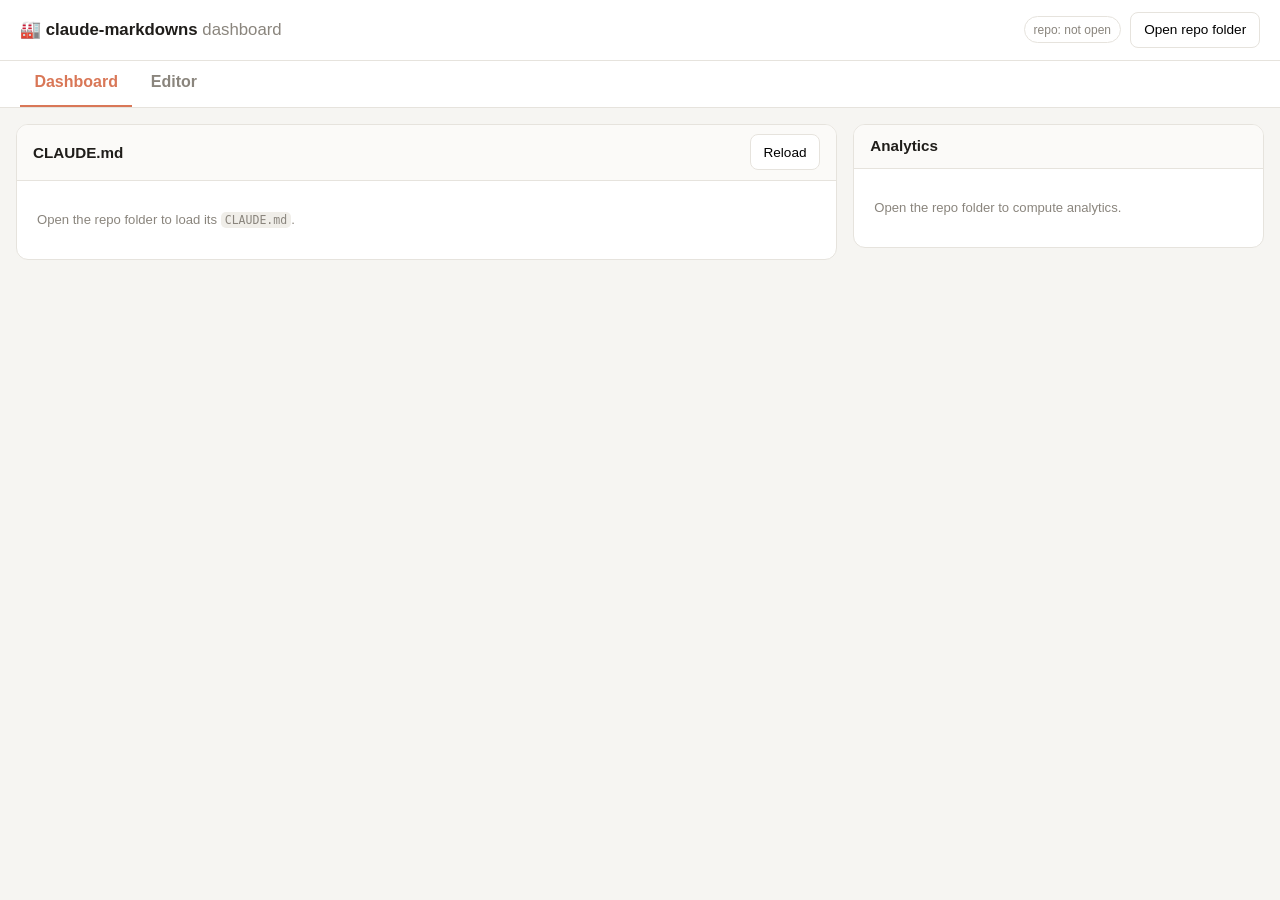
==== dashboard/index.html @ c903f32f "feat: scaffold skills/agents factory and polish docs for newcomers The project content had never bee" ====
<!DOCTYPE html>
<html lang="en">
<head>
  <meta charset="UTF-8" />
  <meta name="viewport" content="width=device-width, initial-scale=1.0" />
  <title>claude-markdowns · Dashboard</title>
  <link rel="stylesheet" href="style.css" />
</head>
<body>
  <header class="topbar">
    <h1>🏭 claude-markdowns <span class="muted">dashboard</span></h1>
    <div class="topbar-actions">
      <span id="fsStatus" class="badge badge-off">repo: not open</span>
      <button id="connectBtn" title="Pick the repo folder — powers both pages and saving">Open repo folder</button>
    </div>
  </header>

  <nav class="tabs">
    <a class="tab active" href="index.html">Dashboard</a>
    <a class="tab" href="editor.html">Editor</a>
  </nav>

  <main>
    <section class="layout-dash">
      <section class="panel">
        <div class="panel-head">
          <h2>CLAUDE.md</h2>
          <div class="panel-head-actions">
            <button id="reloadBtn" title="Reload CLAUDE.md from the open folder">Reload</button>
          </div>
        </div>
        <div id="claudeView" class="markdown">
          <p class="hint">Open the repo folder to load its <code>CLAUDE.md</code>.</p>
        </div>
      </section>

      <aside class="panel">
        <div class="panel-head"><h2>Analytics</h2></div>
        <div id="analytics" class="analytics">
          <p class="hint">Open the repo folder to compute analytics.</p>
        </div>
      </aside>
    </section>
  </main>

  <script src="common.js"></script>
  <script src="dashboard.js"></script>
</body>
</html>
---- dashboard/style.css ----
:root {
  --bg: #f6f5f2;
  --panel: #ffffff;
  --ink: #1f1d1a;
  --muted: #8a857d;
  --line: #e6e3dd;
  --accent: #d97757;
  --accent-ink: #ffffff;
  --code-bg: #f0eee9;
  --blue: #083fa1;
}

* { box-sizing: border-box; }

body {
  margin: 0;
  font-family: -apple-system, BlinkMacSystemFont, "Segoe UI", Roboto, Helvetica, Arial, sans-serif;
  color: var(--ink);
  background: var(--bg);
  line-height: 1.55;
}

/* Topbar */
.topbar {
  display: flex; align-items: center; justify-content: space-between; gap: 1rem;
  padding: 0.75rem 1.25rem; background: var(--panel); border-bottom: 1px solid var(--line);
}
.topbar h1 { font-size: 1.05rem; margin: 0; font-weight: 700; }
.muted { color: var(--muted); font-weight: 400; }
.topbar-actions { display: flex; align-items: center; gap: 0.6rem; }

.badge { font-size: 0.75rem; padding: 0.2rem 0.55rem; border-radius: 999px; border: 1px solid var(--line); }
.badge-off { color: var(--muted); }
.badge-on { color: #fff; background: #2e7d32; border-color: #2e7d32; }

button {
  font: inherit; font-size: 0.85rem; padding: 0.4rem 0.8rem;
  border: 1px solid var(--line); background: var(--panel); border-radius: 8px; cursor: pointer;
  transition: background 0.15s, border-color 0.15s;
}
button:hover { border-color: var(--accent); }
button.primary { background: var(--accent); color: var(--accent-ink); border-color: var(--accent); }
button:disabled { opacity: 0.45; cursor: not-allowed; }

/* Tabs */
.tabs {
  display: flex; gap: 0.25rem; padding: 0 1.25rem; background: var(--panel);
  border-bottom: 1px solid var(--line); position: sticky; top: 0; z-index: 5;
}
.tab {
  display: inline-block; text-decoration: none;
  border: none; background: none; border-radius: 0; border-bottom: 2px solid transparent;
  padding: 0.6rem 0.9rem; color: var(--muted); font-weight: 600; cursor: pointer;
}
.tab:hover { color: var(--ink); border-color: transparent; border-bottom: 2px solid transparent; }
.tab.active { color: var(--accent); border-bottom: 2px solid var(--accent); }

/* Layout */
main { padding: 1rem; }
.layout-dash, .layout-editor { display: grid; gap: 1rem; align-items: start; }
.layout-dash { grid-template-columns: 2fr 1fr; }
.layout-editor { grid-template-columns: 1fr 1.6fr; }
@media (max-width: 900px) { .layout-dash, .layout-editor { grid-template-columns: 1fr; } }

.panel { background: var(--panel); border: 1px solid var(--line); border-radius: 12px; overflow: hidden; }
.panel-head {
  display: flex; align-items: center; justify-content: space-between;
  padding: 0.6rem 1rem; border-bottom: 1px solid var(--line); background: #fbfaf8;
}
.panel-head h2 { margin: 0; font-size: 0.95rem; }
.panel-head-actions { display: flex; gap: 0.4rem; }

.hint { color: var(--muted); font-size: 0.82rem; }
.hint.ok { color: #2e7d32; }
.hint.err { color: #b3261e; }

/* Markdown view */
.markdown { padding: 1rem 1.25rem; max-height: calc(100vh - 11rem); overflow: auto; }
.markdown h1, .markdown h2, .markdown h3, .markdown h4 { line-height: 1.25; margin: 1.2em 0 0.5em; }
.markdown h1 { font-size: 1.5rem; border-bottom: 1px solid var(--line); padding-bottom: 0.3rem; }
.markdown h2 { font-size: 1.2rem; border-bottom: 1px solid var(--line); padding-bottom: 0.2rem; }
.markdown h3 { font-size: 1.05rem; }
.markdown code { background: var(--code-bg); padding: 0.1em 0.35em; border-radius: 5px; font-size: 0.88em; }
.markdown pre { background: var(--code-bg); padding: 0.9rem; border-radius: 8px; overflow: auto; }
.markdown pre code { background: none; padding: 0; }
.markdown table { border-collapse: collapse; width: 100%; margin: 0.8rem 0; font-size: 0.9rem; }
.markdown th, .markdown td { border: 1px solid var(--line); padding: 0.4rem 0.6rem; text-align: left; vertical-align: top; }
.markdown th { background: #fbfaf8; }
.markdown blockquote { border-left: 3px solid var(--line); margin: 0.8rem 0; padding: 0.2rem 0.9rem; color: #4a4640; }
.markdown hr { border: none; border-top: 1px solid var(--line); margin: 1.2rem 0; }
.markdown a { color: var(--blue); }

.alert { border-left: 4px solid var(--accent); border-radius: 6px; padding: 0.5rem 0.9rem; margin: 0.8rem 0; background: #fdf6f3; }
.alert .alert-title { display: block; font-weight: 700; font-size: 0.8rem; text-transform: uppercase; letter-spacing: 0.03em; color: var(--accent); margin-bottom: 0.2rem; }
.alert-note { border-color: var(--blue); background: #f2f5fb; }
.alert-note .alert-title { color: var(--blue); }

/* Analytics */
.analytics { padding: 1rem 1.25rem; display: flex; flex-direction: column; gap: 1rem; }
.stat { border: 1px solid var(--line); border-radius: 10px; padding: 0.8rem 1rem; }
.stat-num { font-size: 2.2rem; font-weight: 700; line-height: 1; color: var(--accent); }
.stat-label { font-size: 0.8rem; text-transform: uppercase; letter-spacing: 0.04em; color: var(--muted); margin-top: 0.2rem; }
.stat .mini { list-style: none; margin: 0.6rem 0 0; padding: 0; font-size: 0.85rem; }
.stat .mini li { padding: 0.1rem 0; border-top: 1px solid var(--line); }
.stat .mini li:first-child { border-top: none; }

/* Repository tree */
.filters {
  display: flex; flex-wrap: wrap; gap: 0.4rem; align-items: center;
  padding: 0.5rem 1rem; border-bottom: 1px solid var(--line); background: #fbfaf8; font-size: 0.8rem;
}
.filters:empty { display: none; }
.filters-label { color: var(--muted); margin-right: 0.2rem; }
.chip {
  display: inline-flex; align-items: center; gap: 0.3rem; padding: 0.15rem 0.55rem;
  border: 1px solid var(--line); border-radius: 999px; cursor: pointer; background: #fff;
}
.chip input { margin: 0; }
.linklike { border: none; background: none; color: var(--blue); padding: 0.1rem 0.3rem; cursor: pointer; font-size: 0.8rem; }
.linklike:hover { text-decoration: underline; border-color: transparent; }

.tree { padding: 0.8rem 1rem; max-height: calc(100vh - 13rem); overflow: auto; font-family: ui-monospace, SFMono-Regular, Menlo, monospace; font-size: 0.85rem; }
.tree ul { list-style: none; margin: 0; padding-left: 0.9rem; }
.tree > ul { padding-left: 0; }
.tree ul ul { border-left: 1px solid var(--line); margin-left: 0.45em; }
.tree li { padding: 0; }
.tree .ico { margin-right: 0.4em; }
.tree details > summary {
  cursor: pointer; user-select: none; list-style: none;
  padding: 0.12rem 0.35rem; border-radius: 6px; font-weight: 600; color: var(--ink);
}
.tree details > summary:hover { background: #f0eee9; }
.tree details > summary::-webkit-details-marker { display: none; }
.tree details > summary::before { content: "▸"; display: inline-block; width: 0.9em; color: var(--muted); font-weight: 400; }
.tree details[open] > summary::before { content: "▾"; }
.tree .file { padding: 0.12rem 0.35rem 0.12rem 1.25rem; border-radius: 6px; color: #6b6760; }
.tree .file.md { cursor: pointer; color: var(--ink); }
.tree .file.md:hover { background: #fdf6f3; color: var(--accent); }
.tree .file.active { background: #fdf6f3; color: var(--accent); font-weight: 600; }

/* Editor */
.editor-body { padding: 0.8rem 1rem; }
#edName { font-weight: 400; }
#edText {
  width: 100%; min-height: calc(100vh - 15rem); resize: vertical;
  font-family: ui-monospace, SFMono-Regular, Menlo, monospace; font-size: 0.88rem; line-height: 1.5;
  padding: 0.8rem; border: 1px solid var(--line); border-radius: 8px; background: #fff; color: var(--ink);
}
#edText:disabled { background: #faf9f7; color: var(--muted); }
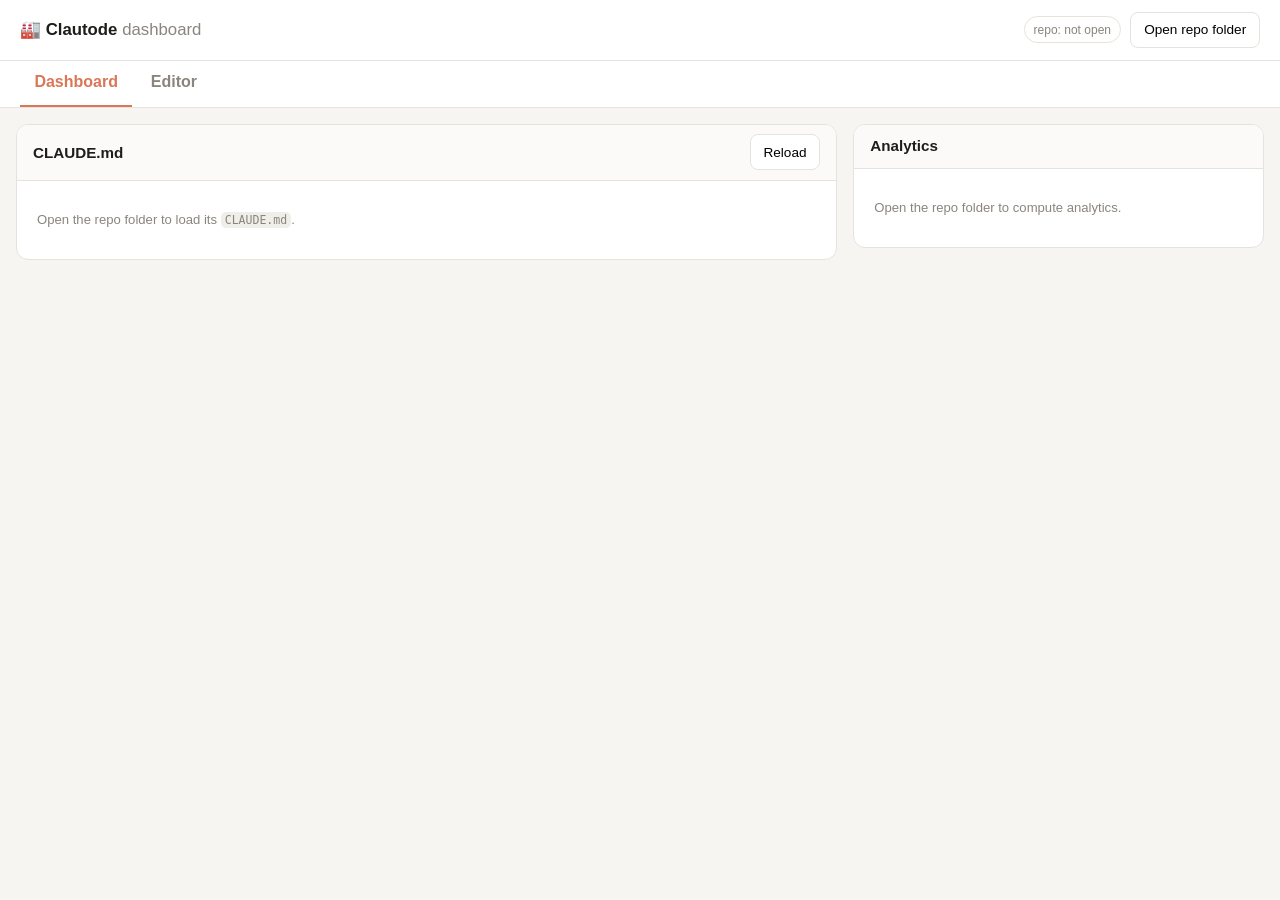
==== commit f15c163f: "docs: rename project to Clautode, add authoring guardrails, tighten after review, curate all READMEs" ====
--- a/dashboard/index.html
+++ b/dashboard/index.html
@@ -3,12 +3,12 @@
 <head>
   <meta charset="UTF-8" />
   <meta name="viewport" content="width=device-width, initial-scale=1.0" />
-  <title>claude-markdowns · Dashboard</title>
+  <title>Clautode · Dashboard</title>
   <link rel="stylesheet" href="style.css" />
 </head>
 <body>
   <header class="topbar">
-    <h1>🏭 claude-markdowns <span class="muted">dashboard</span></h1>
+    <h1>🏭 Clautode <span class="muted">dashboard</span></h1>
     <div class="topbar-actions">
       <span id="fsStatus" class="badge badge-off">repo: not open</span>
       <button id="connectBtn" title="Pick the repo folder — powers both pages and saving">Open repo folder</button>
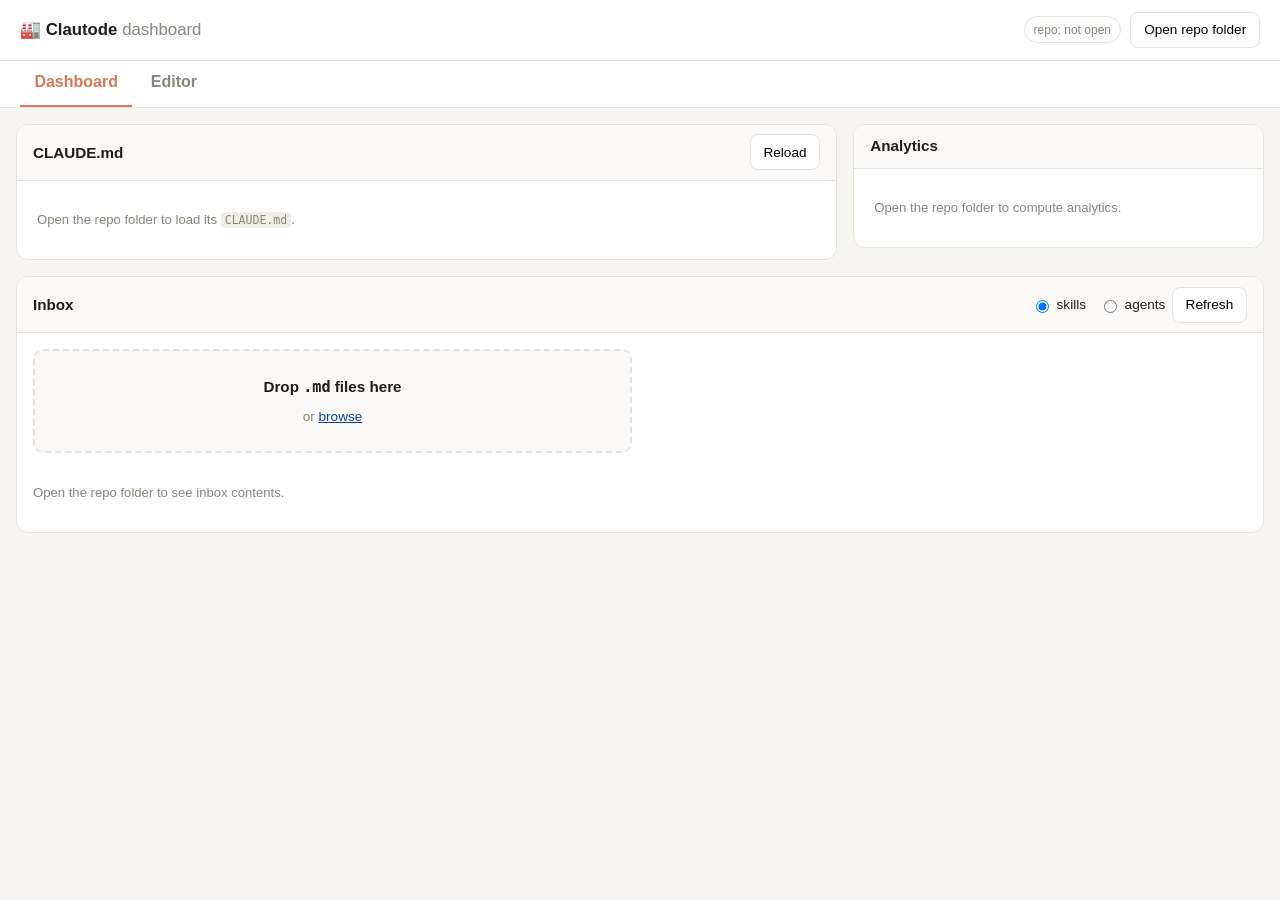
==== commit 85c3b9de: "Feat: Add Refine command + update guide" ====
--- a/dashboard/index.html
+++ b/dashboard/index.html
@@ -41,6 +41,33 @@
         </div>
       </aside>
     </section>
+
+    <section class="panel inbox-panel">
+      <div class="panel-head">
+        <h2>Inbox</h2>
+        <div class="panel-head-actions">
+          <div class="inbox-target-toggle">
+            <label class="toggle-label">
+              <input type="radio" name="inboxTarget" value="skills" checked> skills
+            </label>
+            <label class="toggle-label">
+              <input type="radio" name="inboxTarget" value="agents"> agents
+            </label>
+          </div>
+          <button id="inboxRefreshBtn" title="Refresh inbox file list">Refresh</button>
+        </div>
+      </div>
+      <div class="inbox-body">
+        <div id="dropZone" class="drop-zone">
+          <p class="drop-label">Drop <code>.md</code> files here</p>
+          <p class="drop-sub">or <label class="file-pick-label"><input type="file" id="filePickerInput" multiple accept=".md,.txt"> browse</label></p>
+        </div>
+        <div id="uploadFeedback" class="upload-feedback"></div>
+        <div id="inboxContents" class="inbox-contents">
+          <p class="hint">Open the repo folder to see inbox contents.</p>
+        </div>
+      </div>
+    </section>
   </main>
 
   <script src="common.js"></script>
--- a/dashboard/style.css
+++ b/dashboard/style.css
@@ -138,6 +138,34 @@
 .tree .file.md:hover { background: #fdf6f3; color: var(--accent); }
 .tree .file.active { background: #fdf6f3; color: var(--accent); font-weight: 600; }
 
+/* Inbox panel */
+.inbox-panel { margin-top: 1rem; }
+.inbox-target-toggle { display: flex; gap: 0.8rem; align-items: center; font-size: 0.85rem; }
+.toggle-label { display: flex; align-items: center; gap: 0.3rem; cursor: pointer; }
+.inbox-body { display: grid; grid-template-columns: 1fr 1fr; gap: 1rem; padding: 1rem; }
+@media (max-width: 700px) { .inbox-body { grid-template-columns: 1fr; } }
+
+.drop-zone {
+  border: 2px dashed var(--line); border-radius: 10px; padding: 1.5rem 1rem;
+  text-align: center; cursor: pointer; transition: border-color 0.15s, background 0.15s;
+  background: #faf9f7;
+}
+.drop-zone.drag-over { border-color: var(--accent); background: #fdf6f3; }
+.drop-label { margin: 0 0 0.4rem; font-weight: 600; font-size: 0.95rem; }
+.drop-sub { margin: 0; color: var(--muted); font-size: 0.85rem; }
+.file-pick-label { color: var(--blue); cursor: pointer; text-decoration: underline; }
+.file-pick-label input[type="file"] { display: none; }
+
+.upload-feedback { min-height: 1.4rem; font-size: 0.82rem; margin-top: 0.25rem; }
+
+.inbox-contents { overflow: auto; }
+.inbox-lists { display: flex; gap: 1rem; flex-wrap: wrap; }
+.inbox-group { flex: 1; min-width: 120px; }
+.inbox-group-label {
+  font-size: 0.75rem; text-transform: uppercase; letter-spacing: 0.04em;
+  color: var(--muted); font-weight: 600; margin-bottom: 0.4rem;
+}
+
 /* Editor */
 .editor-body { padding: 0.8rem 1rem; }
 #edName { font-weight: 400; }
